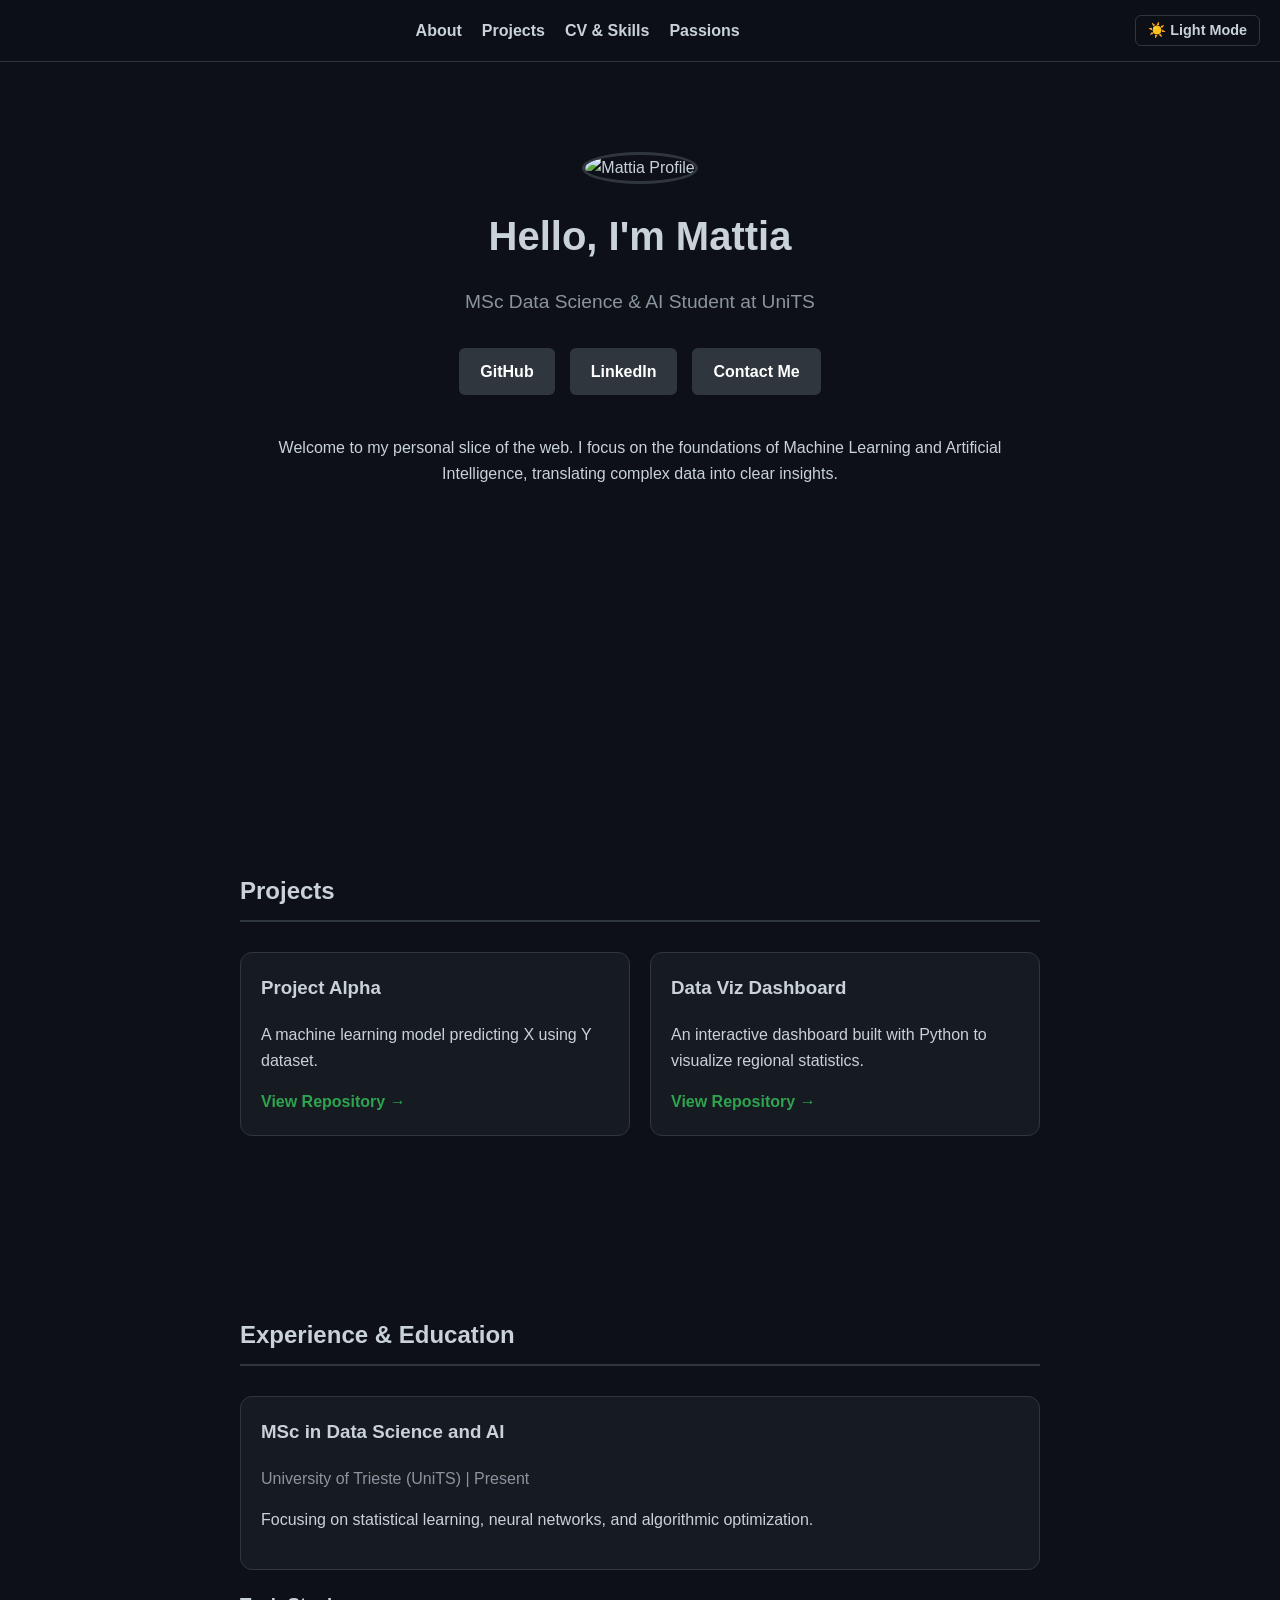
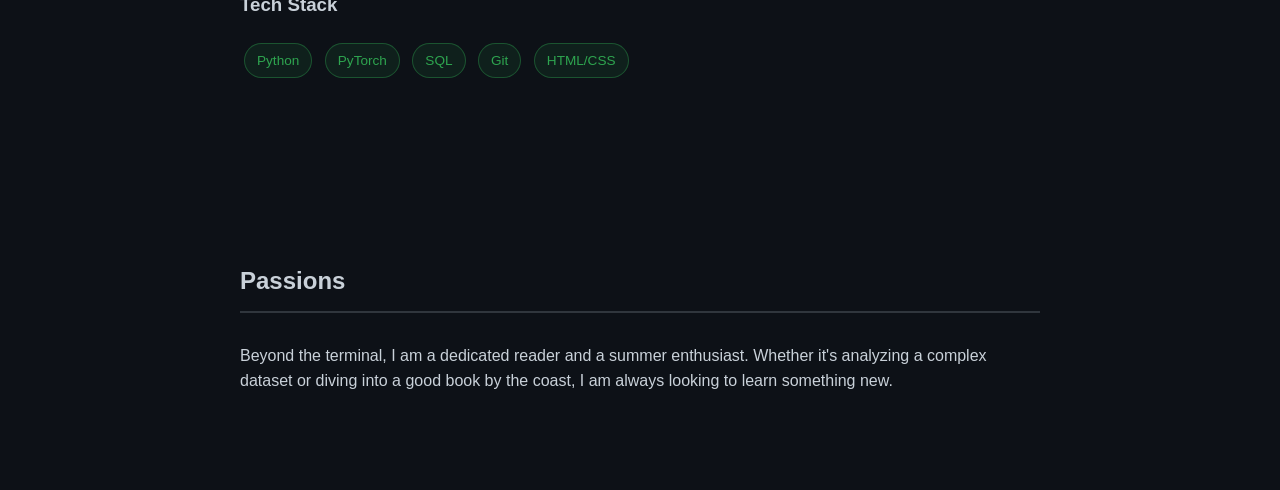
==== index.html @ c45a72bf "Add initial HTML and CSS files" ====
<!DOCTYPE html>
<html lang="en" data-theme="dark">
<head>
    <meta charset="UTF-8">
    <meta name="viewport" content="width=device-width, initial-scale=1.0">
    <title>Mattia | Data Science Portfolio</title>
    <link rel="stylesheet" href="style.css">
</head>
<body>

    <nav>
        <div class="nav-links">
            <a href="#about">About</a>
            <a href="#projects">Projects</a>
            <a href="#cv">CV & Skills</a>
            <a href="#passions">Passions</a>
        </div>
        <button id="theme-toggle" class="theme-btn">☀️ Light Mode</button>
    </nav>

    <section id="about" class="section hero">
        <img src="https://github.com/identicons/developer.png" alt="Mattia Profile" class="avatar">
        <h1>Hello, I'm Mattia</h1>
        <p class="subtitle">MSc Data Science & AI Student at UniTS</p>
        <div class="links">
            <a href="https://github.com/YourUsername" class="btn" target="_blank">GitHub</a>
            <a href="https://linkedin.com/in/YourUsername" class="btn" target="_blank">LinkedIn</a>
            <a href="mailto:your.email@example.com" class="btn">Contact Me</a>
        </div>
        <p>Welcome to my personal slice of the web. I focus on the foundations of Machine Learning and Artificial Intelligence, translating complex data into clear insights.</p>
    </section>

    <section id="projects" class="section">
        <h2 class="section-title">Projects</h2>
        <div class="grid">
            <div class="card">
                <h3 class="card-title">Project Alpha</h3>
                <p>A machine learning model predicting X using Y dataset.</p>
                <a href="#" class="repo-link">View Repository →</a>
            </div>
            <div class="card">
                <h3 class="card-title">Data Viz Dashboard</h3>
                <p>An interactive dashboard built with Python to visualize regional statistics.</p>
                <a href="#" class="repo-link">View Repository →</a>
            </div>
        </div>
    </section>

    <section id="cv" class="section">
        <h2 class="section-title">Experience & Education</h2>
        <div class="card cv-card">
            <h3 class="card-title">MSc in Data Science and AI</h3>
            <p class="cv-date">University of Trieste (UniTS) | Present</p>
            <p>Focusing on statistical learning, neural networks, and algorithmic optimization.</p>
        </div>
        
        <h3 class="card-title">Tech Stack</h3>
        <div class="skills-container">
            <span class="tag">Python</span>
            <span class="tag">PyTorch</span>
            <span class="tag">SQL</span>
            <span class="tag">Git</span>
            <span class="tag">HTML/CSS</span>
        </div>
    </section>

    <section id="passions" class="section">
        <h2 class="section-title">Passions</h2>
        <p>Beyond the terminal, I am a dedicated reader and a summer enthusiast. Whether it's analyzing a complex dataset or diving into a good book by the coast, I am always looking to learn something new.</p>
    </section>

    <script>
        const toggleBtn = document.getElementById('theme-toggle');
        const root = document.documentElement;
        
        // Check for saved user preference, default to dark
        const currentTheme = localStorage.getItem('theme') || 'dark';
        root.setAttribute('data-theme', currentTheme);
        updateButtonText(currentTheme);

        toggleBtn.addEventListener('click', () => {
            let theme = root.getAttribute('data-theme');
            let newTheme = theme === 'dark' ? 'light' : 'dark';
            
            root.setAttribute('data-theme', newTheme);
            localStorage.setItem('theme', newTheme);
            updateButtonText(newTheme);
        });

        function updateButtonText(theme) {
            toggleBtn.textContent = theme === 'dark' ? '☀️ Light Mode' : '🌙 Dark Mode';
        }
    </script>
</body>
</html>
---- style.css ----
/* Light Theme Variables (Default fallback) */
:root {
    --primary: #2ea44f; 
    --bg: #ffffff;
    --surface: #f6f8fa;
    --text: #24292f;
    --text-muted: #57606a;
    --border: #d0d7de;
    --nav-bg: rgba(255, 255, 255, 0.9);
}

/* Dark Theme Variables */
[data-theme="dark"] {
    --primary: #2ea44f; 
    --bg: #0d1117;
    --surface: #161b22;
    --text: #c9d1d9;
    --text-muted: #8b949e;
    --border: #30363d;
    --nav-bg: rgba(13, 17, 23, 0.9);
}

html {
    scroll-behavior: smooth;
}

body {
    font-family: -apple-system, BlinkMacSystemFont, "Segoe UI", Helvetica, Arial, sans-serif;
    background-color: var(--bg);
    color: var(--text);
    line-height: 1.6;
    margin: 0;
    padding: 0;
    transition: background-color 0.3s ease, color 0.3s ease;
}

/* Navigation */
nav {
    background-color: var(--nav-bg);
    border-bottom: 1px solid var(--border);
    padding: 15px 20px;
    position: sticky;
    top: 0;
    z-index: 100;
    display: flex;
    justify-content: space-between;
    align-items: center;
    backdrop-filter: blur(5px);
    transition: background-color 0.3s ease, border-color 0.3s ease;
}

.nav-links {
    display: flex;
    gap: 20px;
    flex-grow: 1;
    justify-content: center;
}

nav a {
    color: var(--text);
    text-decoration: none;
    font-weight: 600;
    transition: color 0.2s;
}

nav a:hover {
    color: var(--primary);
}

/* Theme Toggle Button */
.theme-btn {
    background: none;
    border: 1px solid var(--border);
    color: var(--text);
    padding: 6px 12px;
    border-radius: 6px;
    cursor: pointer;
    font-size: 0.9em;
    font-weight: 600;
    transition: all 0.2s ease;
}

.theme-btn:hover {
    background-color: var(--surface);
    border-color: var(--text-muted);
}

/* Layout Wrappers */
.section {
    padding: 80px 20px;
    max-width: 800px;
    margin: 0 auto;
}

.section-title {
    color: var(--text);
    border-bottom: 2px solid var(--border);
    padding-bottom: 10px;
    margin-bottom: 30px;
}

/* Hero / Profile Section */
.hero {
    text-align: center;
    padding-top: 10vh;
    min-height: 60vh;
}

.avatar {
    width: 150px;
    height: 150px;
    border-radius: 50%;
    border: 3px solid var(--border);
    margin-bottom: 20px;
    object-fit: cover;
}

h1 { 
    margin: 0 0 10px 0; 
    font-size: 2.5em; 
    color: var(--text); 
}

.subtitle { 
    color: var(--text-muted); 
    font-size: 1.2em; 
    margin-bottom: 30px; 
}

.links {
    display: flex;
    gap: 15px;
    justify-content: center;
    margin-bottom: 40px;
}

.btn {
    text-decoration: none;
    color: #ffffff; /* Keep buttons white text on green/dark backgrounds */
    background-color: var(--border);
    padding: 10px 20px;
    border-radius: 6px;
    font-weight: 600;
    transition: all 0.2s ease;
    border: 1px solid transparent;
}

[data-theme="light"] .btn {
    background-color: var(--text);
}

.btn:hover {
    background-color: var(--primary);
    border-color: var(--primary);
}

/* Grid for Projects */
.grid {
    display: grid;
    grid-template-columns: repeat(auto-fit, minmax(250px, 1fr));
    gap: 20px;
}

.card {
    background-color: var(--surface);
    border: 1px solid var(--border);
    border-radius: 12px;
    padding: 20px;
    transition: transform 0.2s, background-color 0.3s ease, border-color 0.3s ease;
}

.card:hover {
    transform: translateY(-5px);
    border-color: var(--text-muted);
}

.card-title {
    margin-top: 0;
    color: var(--text);
}

.repo-link {
    color: var(--primary);
    text-decoration: none;
    font-weight: 600;
}

/* CV Section */
.cv-card {
    margin-bottom: 20px;
}

.cv-date {
    margin: 5px 0;
    color: var(--text-muted);
}

.skills-container {
    margin-top: 15px;
}

/* Tags */
.tag {
    display: inline-block;
    background-color: rgba(46, 164, 79, 0.1);
    color: var(--primary);
    padding: 6px 12px;
    border-radius: 20px;
    font-size: 0.85em;
    margin: 4px;
    border: 1px solid rgba(46, 164, 79, 0.4);
}
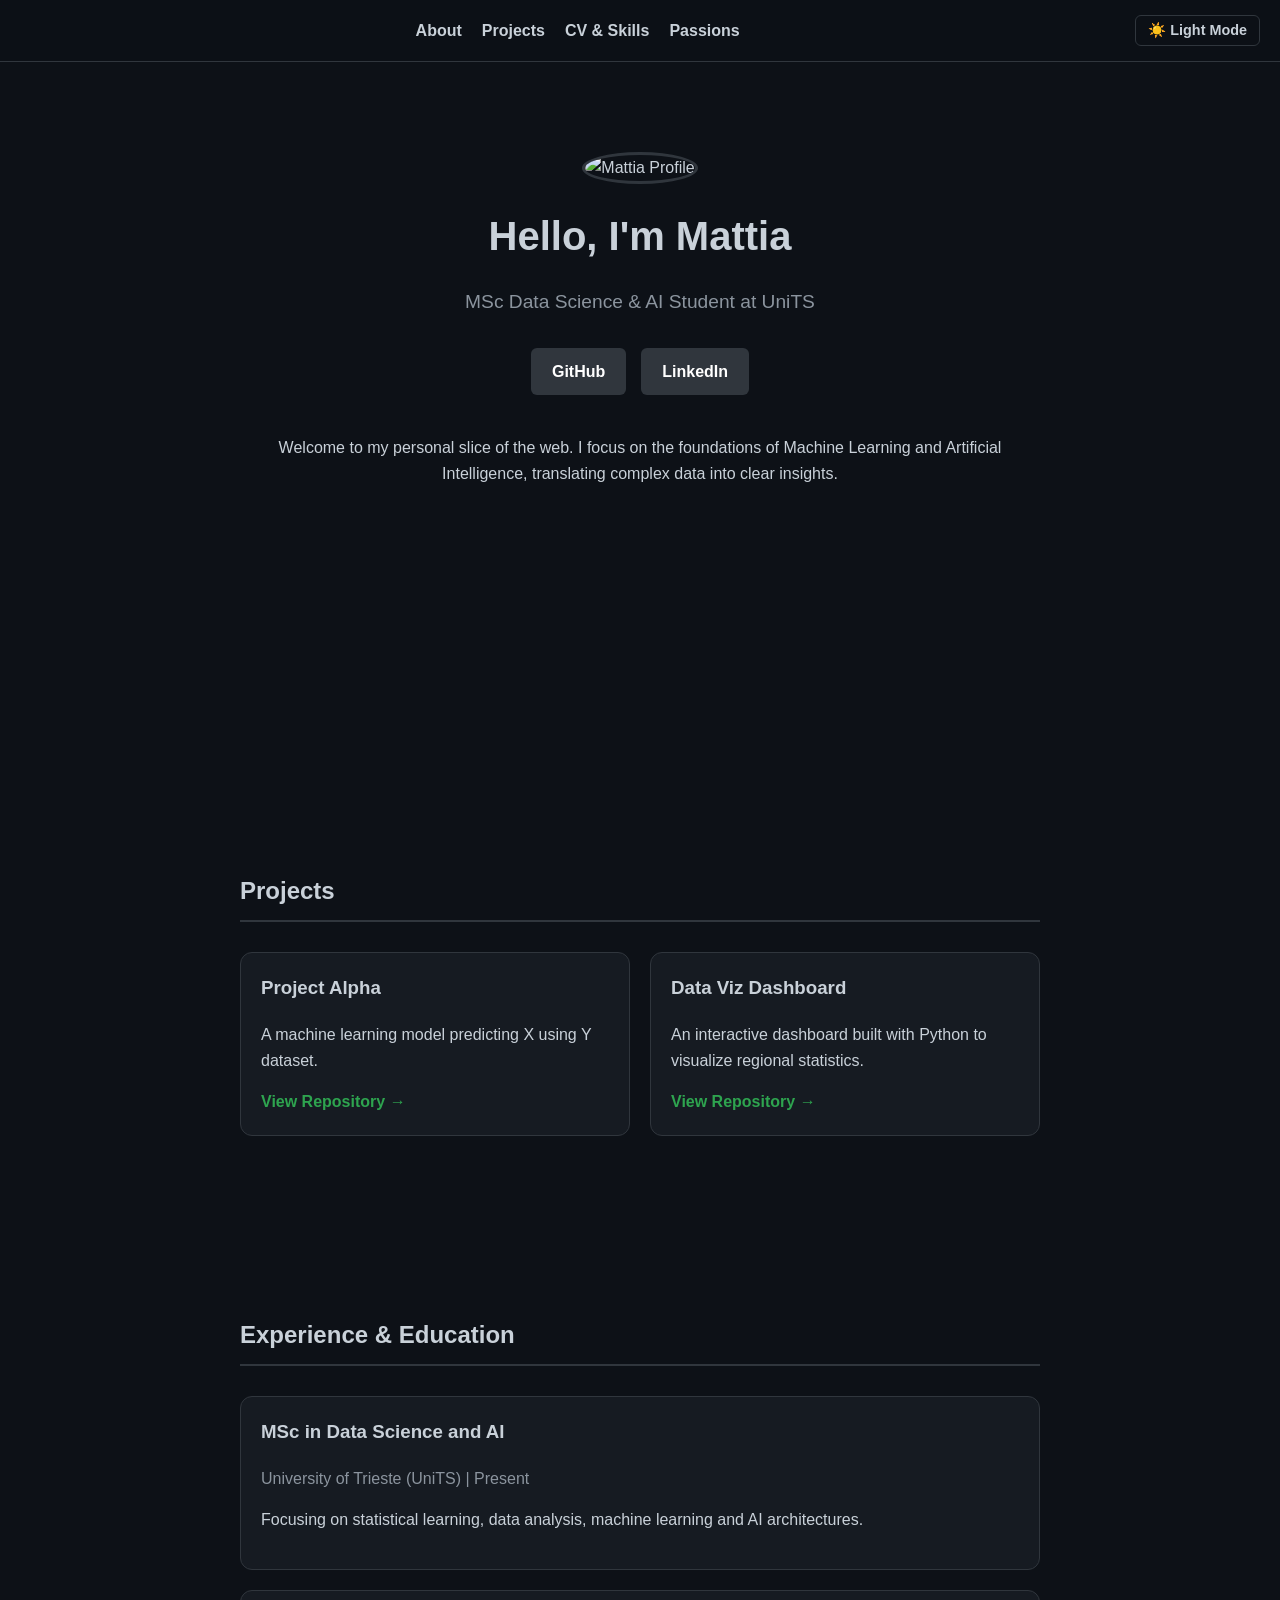
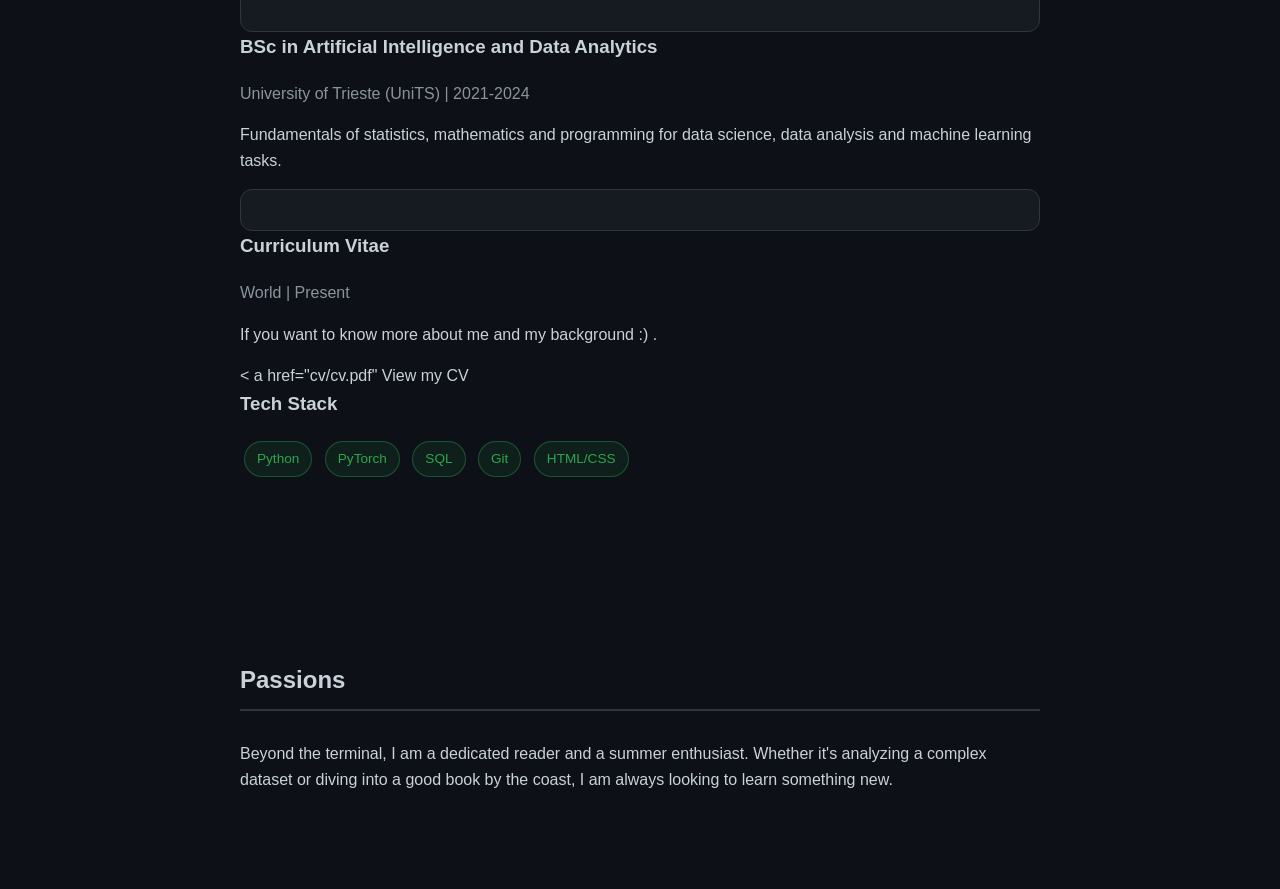
==== commit b3f6a531: "Update GitHub link in the portfolio section" ====
--- a/index.html
+++ b/index.html
@@ -23,9 +23,8 @@
         <h1>Hello, I'm Mattia</h1>
         <p class="subtitle">MSc Data Science & AI Student at UniTS</p>
         <div class="links">
-            <a href="https://github.com/YourUsername" class="btn" target="_blank">GitHub</a>
-            <a href="https://linkedin.com/in/YourUsername" class="btn" target="_blank">LinkedIn</a>
-            <a href="mailto:your.email@example.com" class="btn">Contact Me</a>
+            <a href="https://github.com/matthew6363" class="btn" target="_blank">GitHub</a>
+            <a href="https://www.linkedin.com/in/mattia-simonutti-b0846039a" class="btn" target="_blank">LinkedIn</a>
         </div>
         <p>Welcome to my personal slice of the web. I focus on the foundations of Machine Learning and Artificial Intelligence, translating complex data into clear insights.</p>
     </section>
@@ -48,11 +47,22 @@
 
     <section id="cv" class="section">
         <h2 class="section-title">Experience & Education</h2>
-        <div class="card cv-card">
-            <h3 class="card-title">MSc in Data Science and AI</h3>
-            <p class="cv-date">University of Trieste (UniTS) | Present</p>
-            <p>Focusing on statistical learning, neural networks, and algorithmic optimization.</p>
-        </div>
+            <div class="card cv-card">
+                <h3 class="card-title">MSc in Data Science and AI</h3>
+                <p class="cv-date">University of Trieste (UniTS) | Present</p>
+                <p>Focusing on statistical learning, data analysis, machine learning and AI architectures.</p>
+            </div>
+            <div class= "card cv-card>"></div>
+                <h3 class="card-title">BSc in Artificial Intelligence and Data Analytics</h3>
+                <p class="cv-date">University of Trieste (UniTS) | 2021-2024</p>
+                <p>Fundamentals of statistics, mathematics and programming for data science, data analysis and machine learning tasks.</p>
+            </div>
+            <div class= "card cv-card>"></div>
+                <h3 class="card-title">Curriculum Vitae</h3>
+                <p class="cv-date">World | Present</p>
+                <p>If you want to know more about me and my background :) .</p>
+                < a href="cv/cv.pdf" View my CV</a>
+            </div>
         
         <h3 class="card-title">Tech Stack</h3>
         <div class="skills-container">
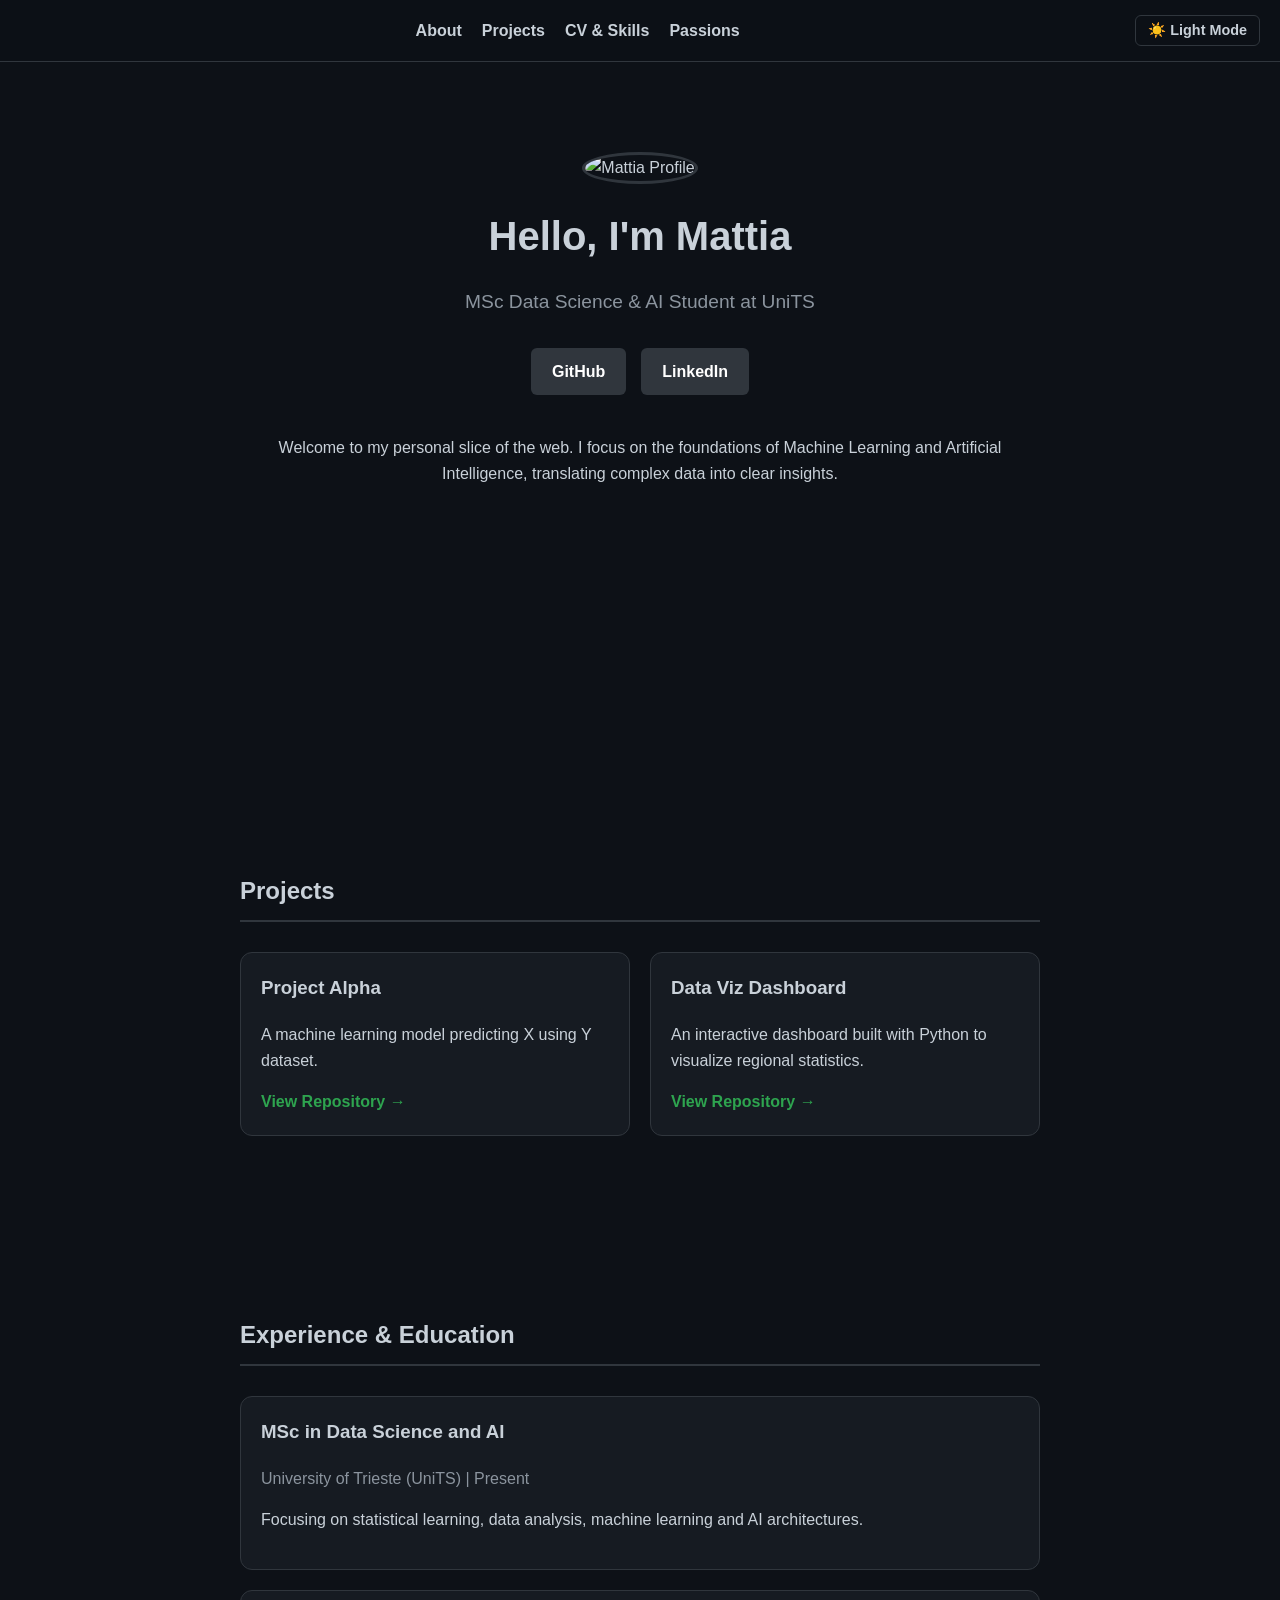
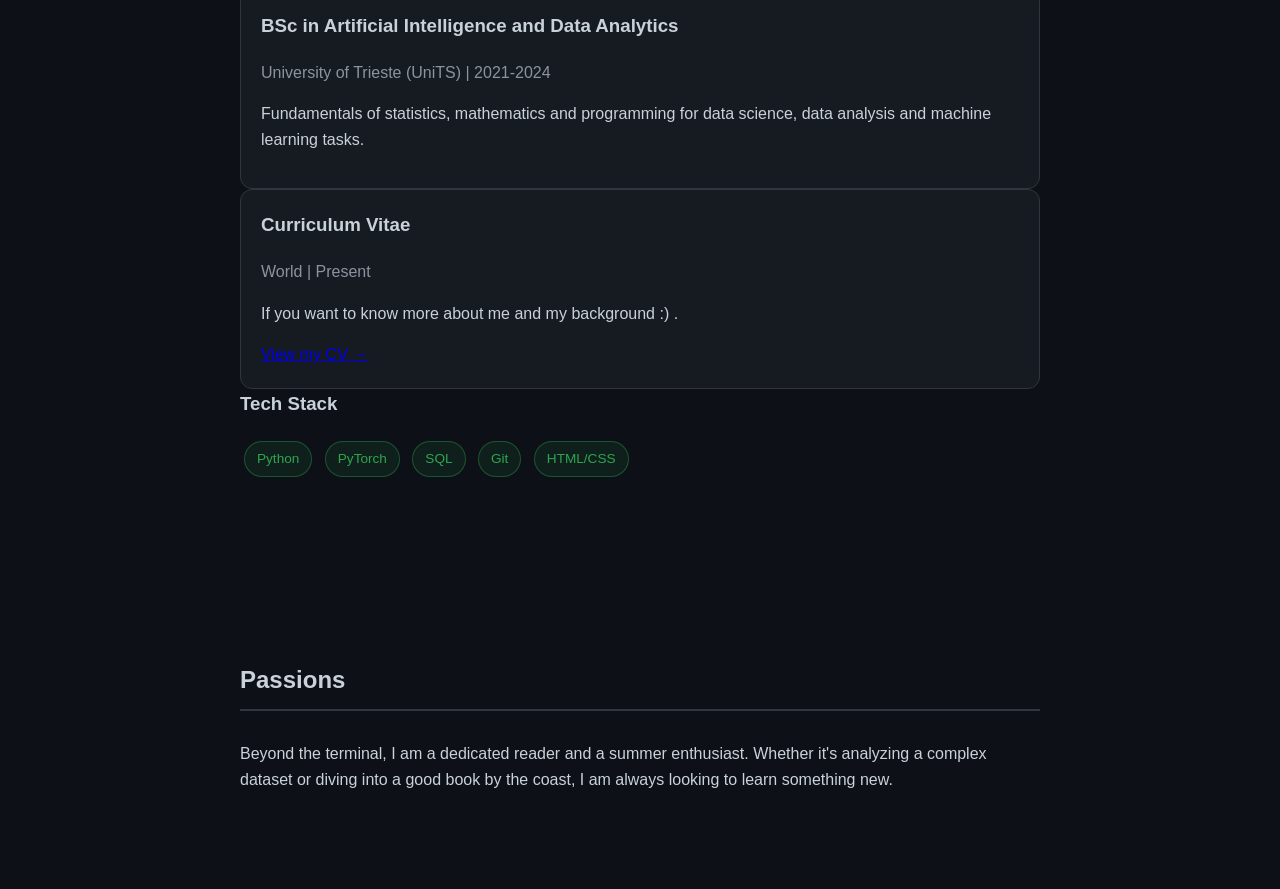
==== commit 0087c4f4: "added cv section" ====
--- a/index.html
+++ b/index.html
@@ -52,16 +52,16 @@
                 <p class="cv-date">University of Trieste (UniTS) | Present</p>
                 <p>Focusing on statistical learning, data analysis, machine learning and AI architectures.</p>
             </div>
-            <div class= "card cv-card>"></div>
+            <div class= "card cv-card>">
                 <h3 class="card-title">BSc in Artificial Intelligence and Data Analytics</h3>
                 <p class="cv-date">University of Trieste (UniTS) | 2021-2024</p>
                 <p>Fundamentals of statistics, mathematics and programming for data science, data analysis and machine learning tasks.</p>
             </div>
-            <div class= "card cv-card>"></div>
+            <div class= "card cv-card>">
                 <h3 class="card-title">Curriculum Vitae</h3>
                 <p class="cv-date">World | Present</p>
                 <p>If you want to know more about me and my background :) .</p>
-                < a href="cv/cv.pdf" View my CV</a>
+                <a href="cv/cv.pdf" >View my CV →</a>
             </div>
         
         <h3 class="card-title">Tech Stack</h3>
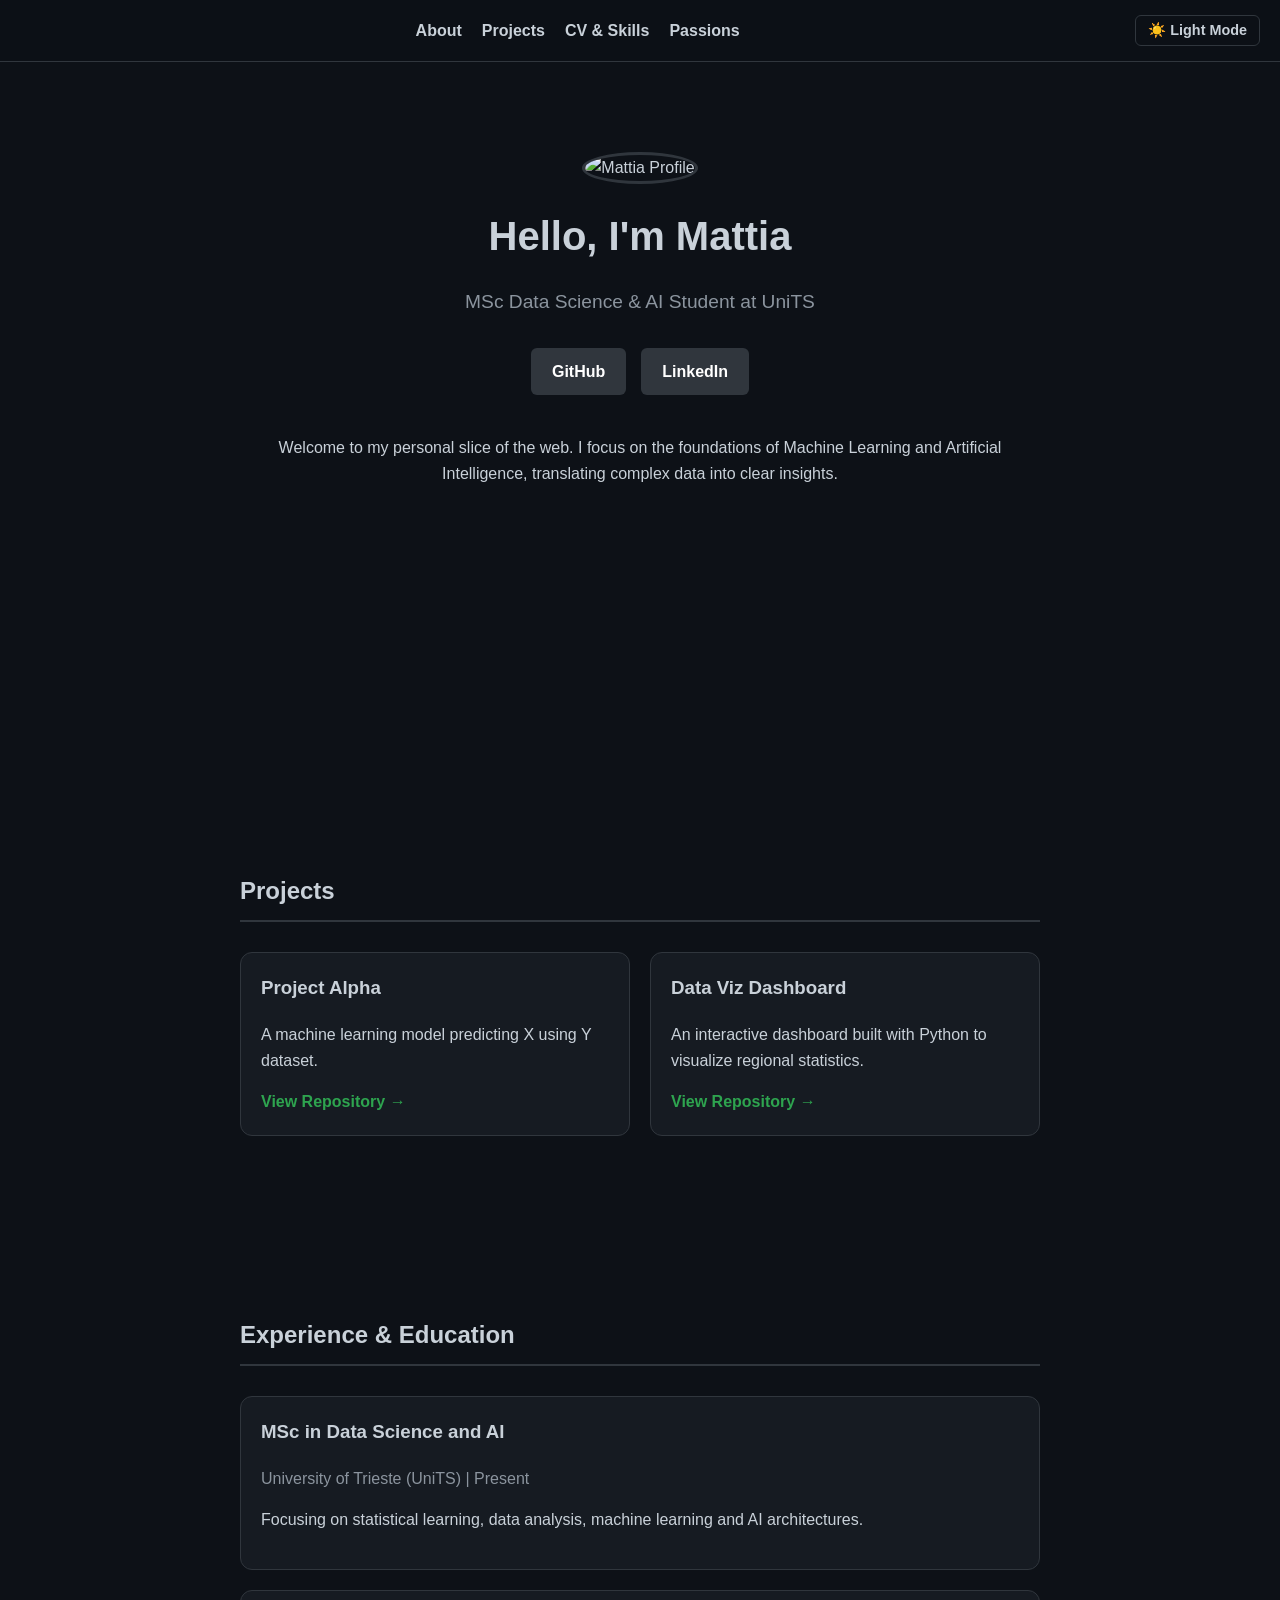
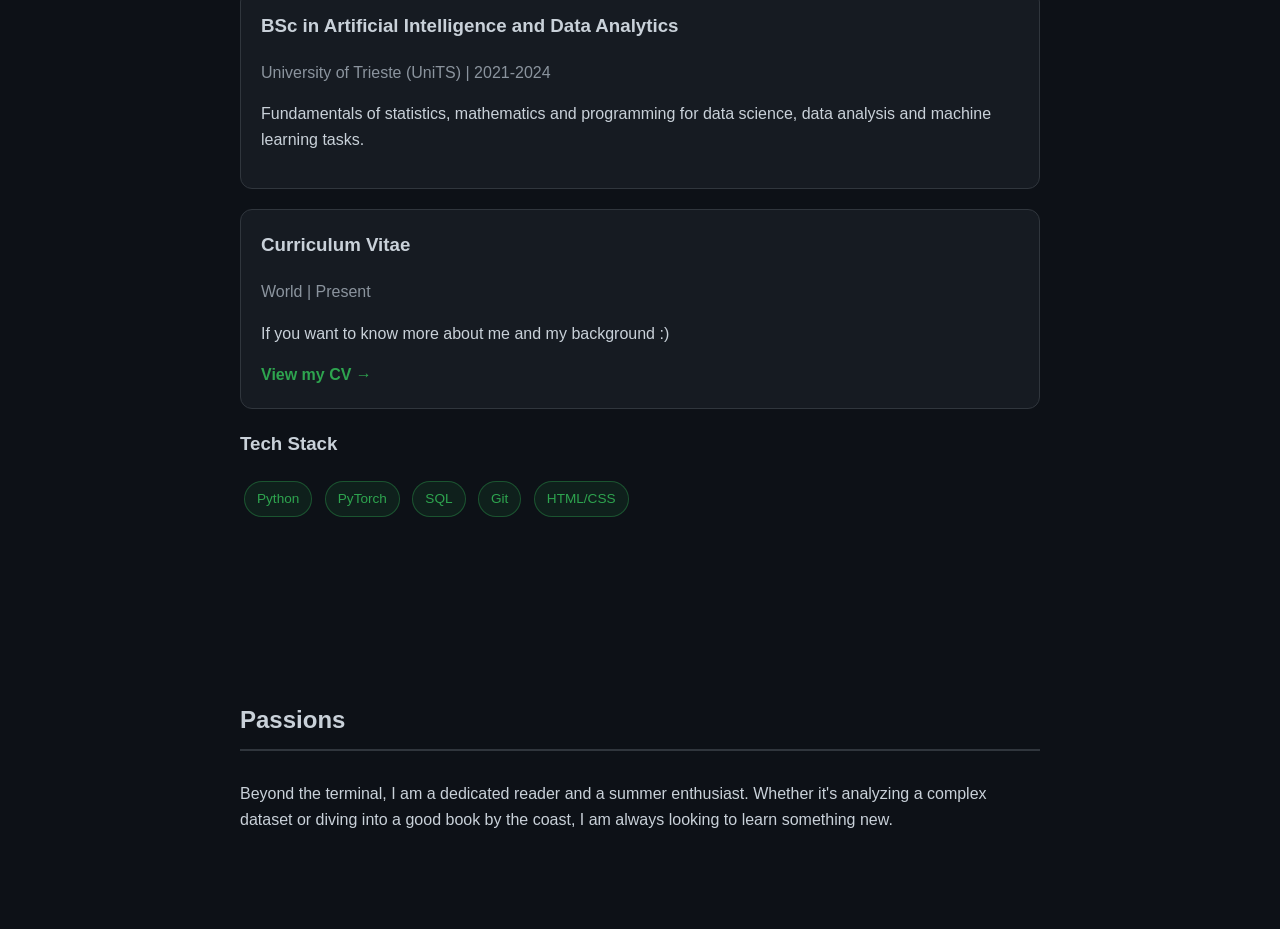
==== commit 67ac3163: "nothing important" ====
--- a/index.html
+++ b/index.html
@@ -52,16 +52,16 @@
                 <p class="cv-date">University of Trieste (UniTS) | Present</p>
                 <p>Focusing on statistical learning, data analysis, machine learning and AI architectures.</p>
             </div>
-            <div class= "card cv-card>">
+            <div class= "card cv-card">
                 <h3 class="card-title">BSc in Artificial Intelligence and Data Analytics</h3>
                 <p class="cv-date">University of Trieste (UniTS) | 2021-2024</p>
                 <p>Fundamentals of statistics, mathematics and programming for data science, data analysis and machine learning tasks.</p>
             </div>
-            <div class= "card cv-card>">
+            <div class= "card cv-card">
                 <h3 class="card-title">Curriculum Vitae</h3>
                 <p class="cv-date">World | Present</p>
-                <p>If you want to know more about me and my background :) .</p>
-                <a href="cv/cv.pdf" >View my CV →</a>
+                <p>If you want to know more about me and my background :)</p>
+                <a href="cv/cv.pdf" class="repo-link">View my CV →</a>
             </div>
         
         <h3 class="card-title">Tech Stack</h3>
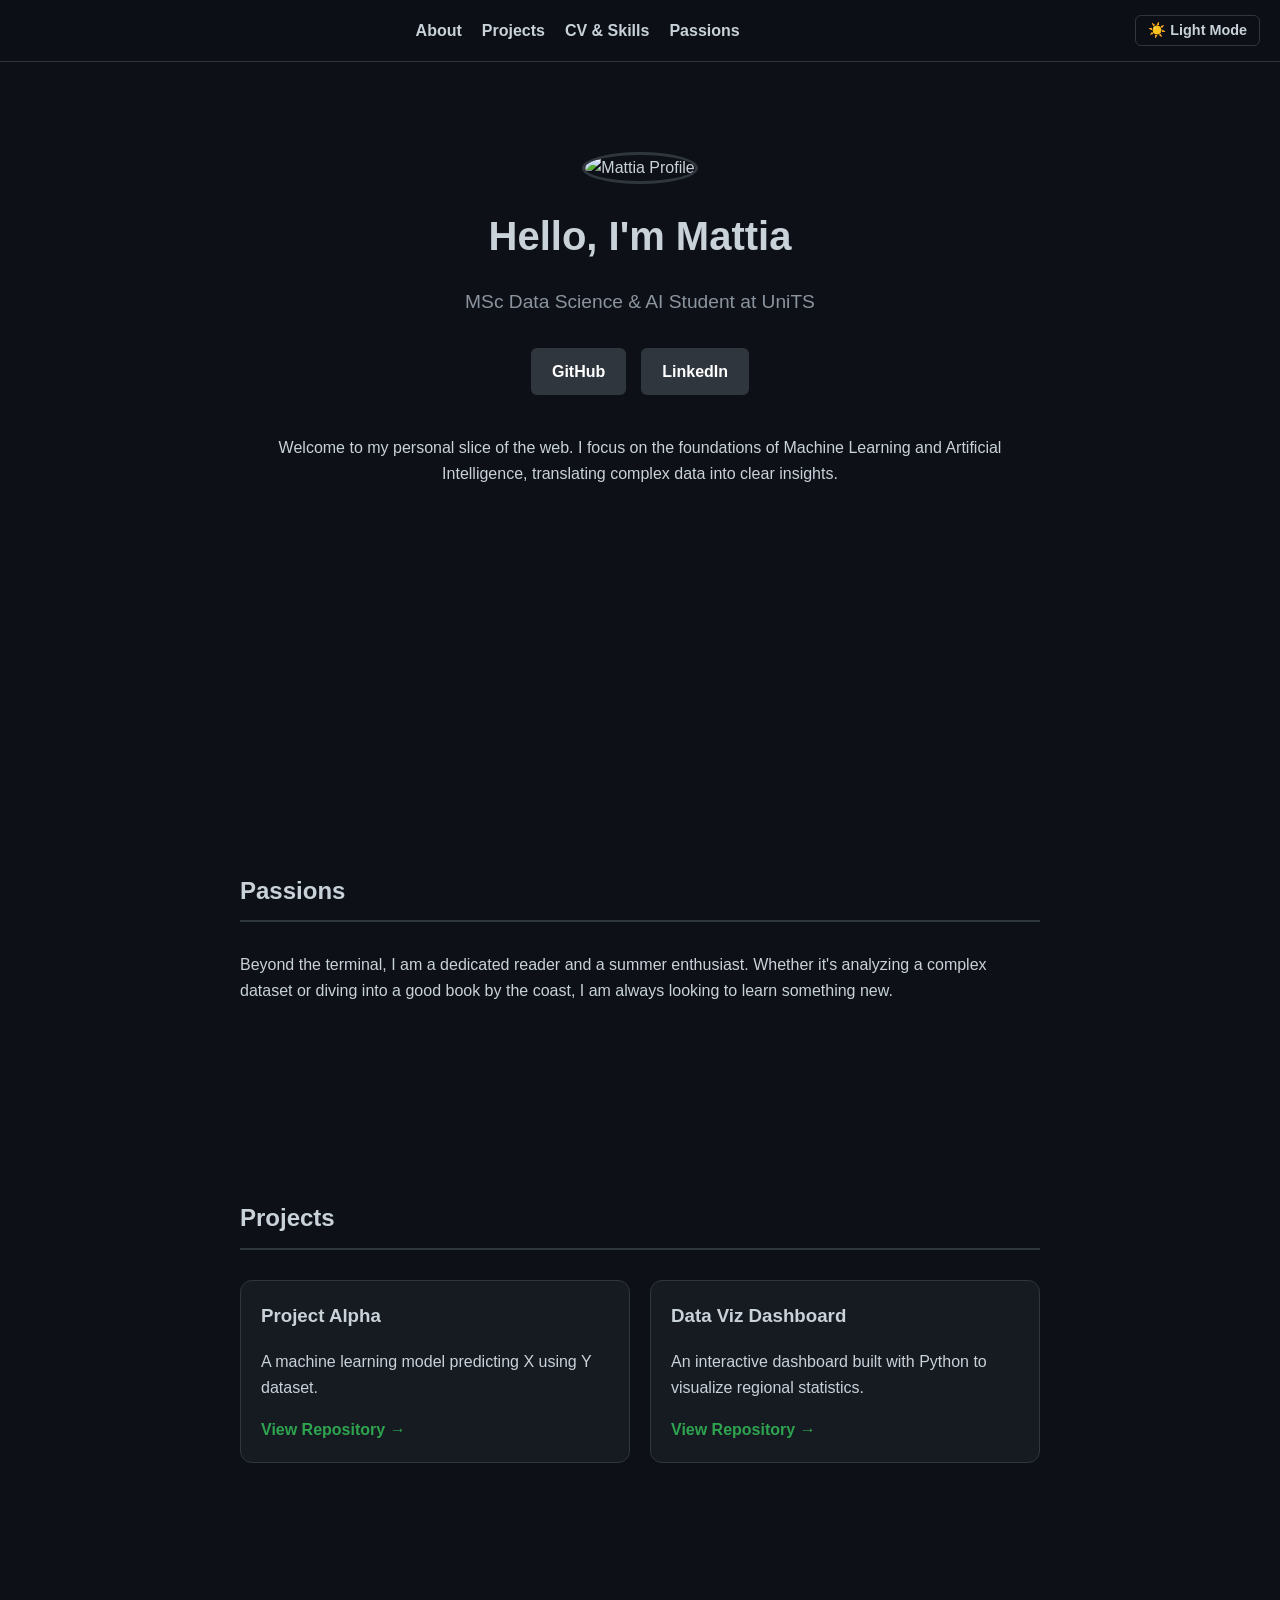
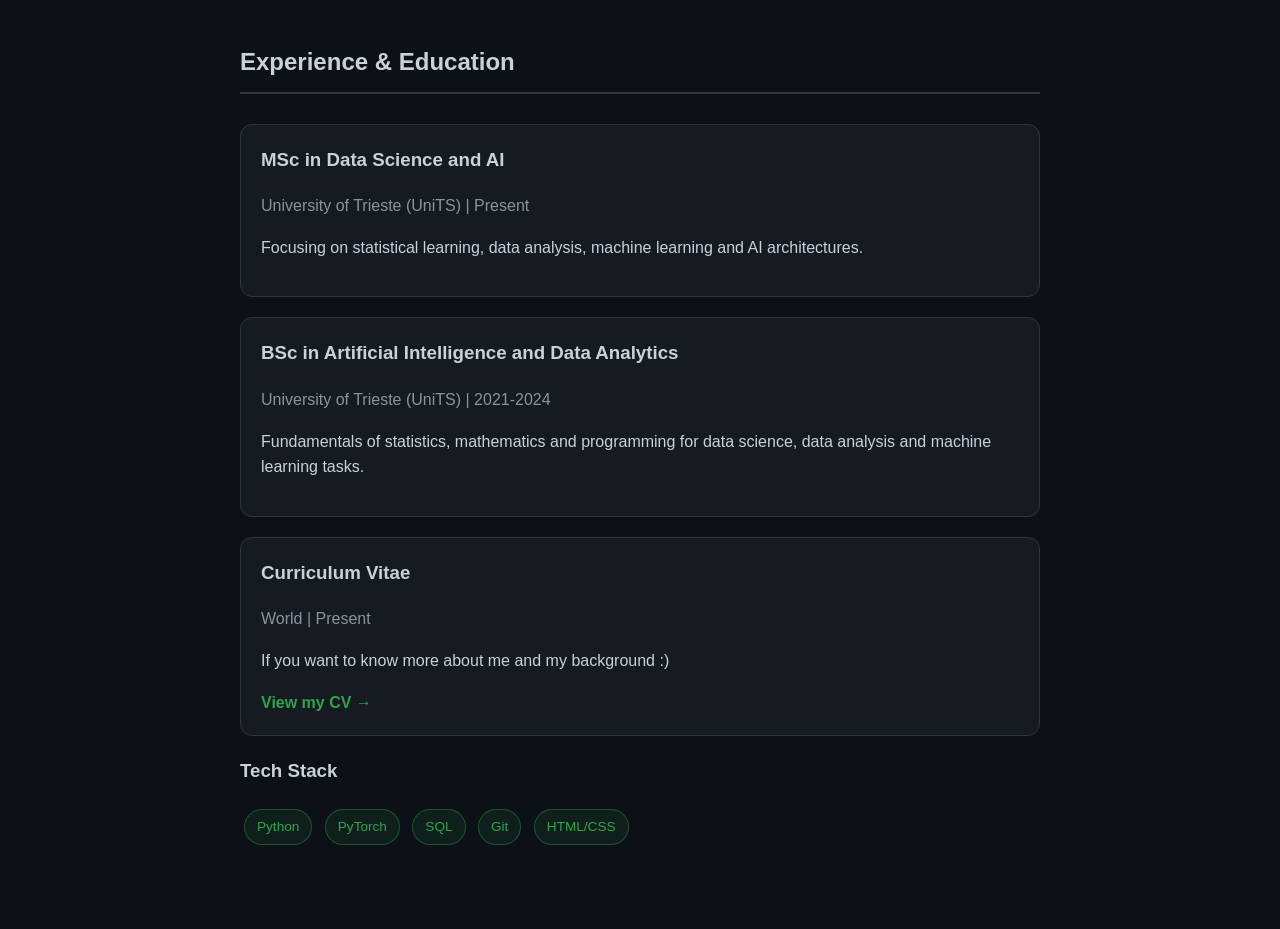
==== commit 33347459: "nothing" ====
--- a/index.html
+++ b/index.html
@@ -27,6 +27,11 @@
             <a href="https://www.linkedin.com/in/mattia-simonutti-b0846039a" class="btn" target="_blank">LinkedIn</a>
         </div>
         <p>Welcome to my personal slice of the web. I focus on the foundations of Machine Learning and Artificial Intelligence, translating complex data into clear insights.</p>
+    </section>
+
+    <section id="passions" class="section">
+        <h2 class="section-title">Passions</h2>
+        <p>Beyond the terminal, I am a dedicated reader and a summer enthusiast. Whether it's analyzing a complex dataset or diving into a good book by the coast, I am always looking to learn something new.</p>
     </section>
 
     <section id="projects" class="section">
@@ -61,7 +66,7 @@
                 <h3 class="card-title">Curriculum Vitae</h3>
                 <p class="cv-date">World | Present</p>
                 <p>If you want to know more about me and my background :)</p>
-                <a href="cv/cv.pdf" class="repo-link">View my CV →</a>
+                <a href="cv/cv1.pdf" class="repo-link">View my CV →</a>
             </div>
         
         <h3 class="card-title">Tech Stack</h3>
@@ -74,10 +79,6 @@
         </div>
     </section>
 
-    <section id="passions" class="section">
-        <h2 class="section-title">Passions</h2>
-        <p>Beyond the terminal, I am a dedicated reader and a summer enthusiast. Whether it's analyzing a complex dataset or diving into a good book by the coast, I am always looking to learn something new.</p>
-    </section>
 
     <script>
         const toggleBtn = document.getElementById('theme-toggle');
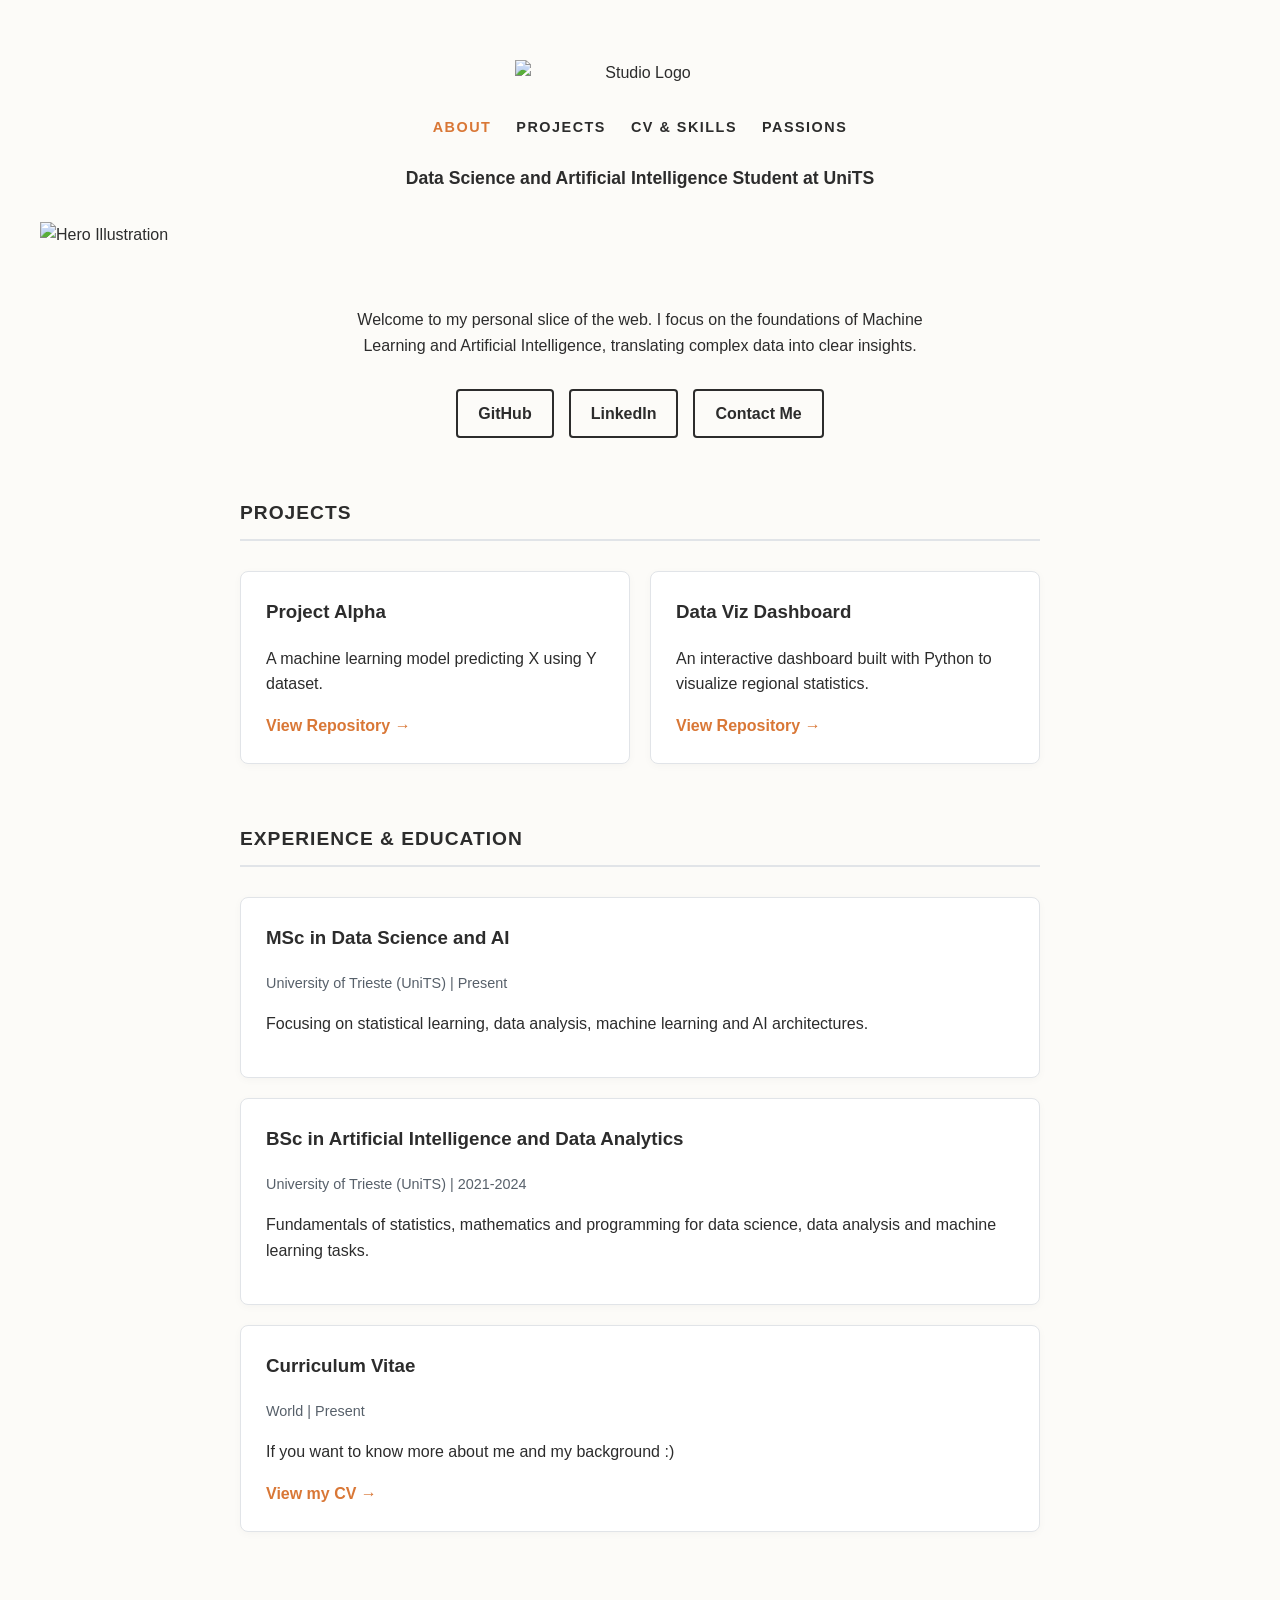
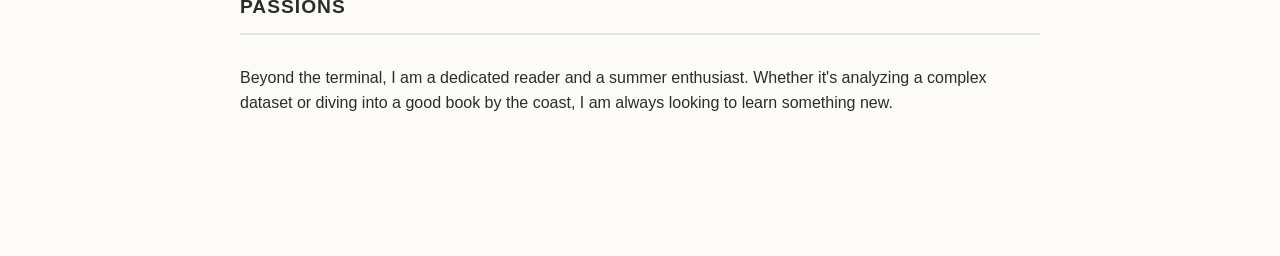
==== commit 539876c6: "Refactor portfolio layout and update theme styles for improved readability and aesthetics" ====
--- a/index.html
+++ b/index.html
@@ -1,106 +1,84 @@
 <!DOCTYPE html>
-<html lang="en" data-theme="dark">
+<html lang="en" data-theme="light">
 <head>
     <meta charset="UTF-8">
     <meta name="viewport" content="width=device-width, initial-scale=1.0">
-    <title>Mattia | Data Science Portfolio</title>
+    <title>Mattia | Portfolio</title>
     <link rel="stylesheet" href="style.css">
 </head>
 <body>
 
-    <nav>
-        <div class="nav-links">
-            <a href="#about">About</a>
-            <a href="#projects">Projects</a>
-            <a href="#cv">CV & Skills</a>
-            <a href="#passions">Passions</a>
-        </div>
-        <button id="theme-toggle" class="theme-btn">☀️ Light Mode</button>
-    </nav>
+    <header class="site-header">
+        <img src="https://placehold.co/300x250/f6f8fa/30363d?text=Logo+Placeholder" alt="Studio Logo" class="logo">
+        
+        <nav class="main-nav">
+            <a href="#about" class="active">ABOUT</a>
+            <a href="#projects">PROJECTS</a>
+            <a href="#cv">CV & SKILLS</a>
+            <a href="#passions">PASSIONS</a>
+        </nav>
 
-    <section id="about" class="section hero">
-        <img src="https://github.com/identicons/developer.png" alt="Mattia Profile" class="avatar">
-        <h1>Hello, I'm Mattia</h1>
-        <p class="subtitle">MSc Data Science & AI Student at UniTS</p>
-        <div class="links">
-            <a href="https://github.com/matthew6363" class="btn" target="_blank">GitHub</a>
-            <a href="https://www.linkedin.com/in/mattia-simonutti-b0846039a" class="btn" target="_blank">LinkedIn</a>
-        </div>
-        <p>Welcome to my personal slice of the web. I focus on the foundations of Machine Learning and Artificial Intelligence, translating complex data into clear insights.</p>
+        <h2 class="tagline">Data Science and Artificial Intelligence Student at UniTS</h2>
+    </header>
+
+    <section class="hero-section">
+        <img src="https://placehold.co/1200x600/f6f8fa/30363d?text=Hero+Image+Placeholder" alt="Hero Illustration" class="hero-image">
     </section>
 
-    <section id="passions" class="section">
-        <h2 class="section-title">Passions</h2>
-        <p>Beyond the terminal, I am a dedicated reader and a summer enthusiast. Whether it's analyzing a complex dataset or diving into a good book by the coast, I am always looking to learn something new.</p>
-    </section>
+    <div class="content-wrapper">
+        <section id="about" class="section">
+            <p style="text-align: center; max-width: 600px; margin: 0 auto;">Welcome to my personal slice of the web. I focus on the foundations of Machine Learning and Artificial Intelligence, translating complex data into clear insights.</p>
+            <div class="links" style="margin-top: 30px;">
+                <a href="https://github.com/YourUsername" class="btn" target="_blank">GitHub</a>
+                <a href="https://linkedin.com/in/YourUsername" class="btn" target="_blank">LinkedIn</a>
+                <a href="mailto:your.email@example.com" class="btn">Contact Me</a>
+            </div>
+        </section>
 
-    <section id="projects" class="section">
-        <h2 class="section-title">Projects</h2>
-        <div class="grid">
-            <div class="card">
-                <h3 class="card-title">Project Alpha</h3>
-                <p>A machine learning model predicting X using Y dataset.</p>
-                <a href="#" class="repo-link">View Repository →</a>
+        <section id="projects" class="section">
+            <h2 class="section-title">Projects</h2>
+            <div class="grid">
+                <div class="card">
+                    <h3 class="card-title">Project Alpha</h3>
+                    <p>A machine learning model predicting X using Y dataset.</p>
+                    <a href="#" class="repo-link">View Repository →</a>
+                </div>
+                <div class="card">
+                    <h3 class="card-title">Data Viz Dashboard</h3>
+                    <p>An interactive dashboard built with Python to visualize regional statistics.</p>
+                    <a href="#" class="repo-link">View Repository →</a>
+                </div>
             </div>
-            <div class="card">
-                <h3 class="card-title">Data Viz Dashboard</h3>
-                <p>An interactive dashboard built with Python to visualize regional statistics.</p>
-                <a href="#" class="repo-link">View Repository →</a>
-            </div>
-        </div>
-    </section>
+        </section>
 
-    <section id="cv" class="section">
-        <h2 class="section-title">Experience & Education</h2>
+        <section id="cv" class="section">
+            <h2 class="section-title">Experience & Education</h2>
+            
             <div class="card cv-card">
                 <h3 class="card-title">MSc in Data Science and AI</h3>
                 <p class="cv-date">University of Trieste (UniTS) | Present</p>
                 <p>Focusing on statistical learning, data analysis, machine learning and AI architectures.</p>
             </div>
-            <div class= "card cv-card">
+            
+            <div class="card cv-card">
                 <h3 class="card-title">BSc in Artificial Intelligence and Data Analytics</h3>
                 <p class="cv-date">University of Trieste (UniTS) | 2021-2024</p>
                 <p>Fundamentals of statistics, mathematics and programming for data science, data analysis and machine learning tasks.</p>
             </div>
-            <div class= "card cv-card">
+            
+            <div class="card cv-card">
                 <h3 class="card-title">Curriculum Vitae</h3>
                 <p class="cv-date">World | Present</p>
                 <p>If you want to know more about me and my background :)</p>
-                <a href="cv/cv1.pdf" class="repo-link">View my CV →</a>
+                <a href="cv/cv.pdf" target="_blank" class="repo-link">View my CV →</a>
             </div>
-        
-        <h3 class="card-title">Tech Stack</h3>
-        <div class="skills-container">
-            <span class="tag">Python</span>
-            <span class="tag">PyTorch</span>
-            <span class="tag">SQL</span>
-            <span class="tag">Git</span>
-            <span class="tag">HTML/CSS</span>
-        </div>
-    </section>
+        </section>
 
+        <section id="passions" class="section">
+            <h2 class="section-title">Passions</h2>
+            <p>Beyond the terminal, I am a dedicated reader and a summer enthusiast. Whether it's analyzing a complex dataset or diving into a good book by the coast, I am always looking to learn something new.</p>
+        </section>
+    </div>
 
-    <script>
-        const toggleBtn = document.getElementById('theme-toggle');
-        const root = document.documentElement;
-        
-        // Check for saved user preference, default to dark
-        const currentTheme = localStorage.getItem('theme') || 'dark';
-        root.setAttribute('data-theme', currentTheme);
-        updateButtonText(currentTheme);
-
-        toggleBtn.addEventListener('click', () => {
-            let theme = root.getAttribute('data-theme');
-            let newTheme = theme === 'dark' ? 'light' : 'dark';
-            
-            root.setAttribute('data-theme', newTheme);
-            localStorage.setItem('theme', newTheme);
-            updateButtonText(newTheme);
-        });
-
-        function updateButtonText(theme) {
-            toggleBtn.textContent = theme === 'dark' ? '☀️ Light Mode' : '🌙 Dark Mode';
-        }
-    </script>
 </body>
 </html>
--- a/style.css
+++ b/style.css
@@ -1,23 +1,10 @@
-/* Light Theme Variables (Default fallback) */
 :root {
-    --primary: #2ea44f; 
-    --bg: #ffffff;
-    --surface: #f6f8fa;
-    --text: #24292f;
+    --primary: #d97736; /* An orange accent similar to the active nav link in your image */
+    --bg: #fcfbf8; /* An off-white background matching the image */
+    --surface: #ffffff;
+    --text: #2c2c2c;
     --text-muted: #57606a;
-    --border: #d0d7de;
-    --nav-bg: rgba(255, 255, 255, 0.9);
-}
-
-/* Dark Theme Variables */
-[data-theme="dark"] {
-    --primary: #2ea44f; 
-    --bg: #0d1117;
-    --surface: #161b22;
-    --text: #c9d1d9;
-    --text-muted: #8b949e;
-    --border: #30363d;
-    --nav-bg: rgba(13, 17, 23, 0.9);
+    --border: #e1e4e8;
 }
 
 html {
@@ -25,71 +12,79 @@
 }
 
 body {
-    font-family: -apple-system, BlinkMacSystemFont, "Segoe UI", Helvetica, Arial, sans-serif;
+    font-family: "Helvetica Neue", Helvetica, Arial, sans-serif;
     background-color: var(--bg);
     color: var(--text);
     line-height: 1.6;
     margin: 0;
     padding: 0;
-    transition: background-color 0.3s ease, color 0.3s ease;
 }
 
-/* Navigation */
-nav {
-    background-color: var(--nav-bg);
-    border-bottom: 1px solid var(--border);
-    padding: 15px 20px;
-    position: sticky;
-    top: 0;
-    z-index: 100;
-    display: flex;
-    justify-content: space-between;
-    align-items: center;
-    backdrop-filter: blur(5px);
-    transition: background-color 0.3s ease, border-color 0.3s ease;
+/* Header & Navigation */
+.site-header {
+    text-align: center;
+    padding: 60px 20px 30px;
 }
 
-.nav-links {
-    display: flex;
-    gap: 20px;
-    flex-grow: 1;
-    justify-content: center;
+.logo {
+    max-width: 250px;
+    height: auto;
+    margin: 0 auto 30px;
+    display: block;
 }
 
-nav a {
+.main-nav {
+    display: flex;
+    justify-content: center;
+    flex-wrap: wrap;
+    gap: 25px;
+    margin-bottom: 25px;
+}
+
+.main-nav a {
     color: var(--text);
     text-decoration: none;
-    font-weight: 600;
+    font-weight: 700;
+    font-size: 0.9em;
+    letter-spacing: 1.5px;
+    text-transform: uppercase;
     transition: color 0.2s;
 }
 
-nav a:hover {
+.main-nav a:hover,
+.main-nav a.active {
     color: var(--primary);
 }
 
-/* Theme Toggle Button */
-.theme-btn {
-    background: none;
-    border: 1px solid var(--border);
+.tagline {
+    font-size: 1.1em;
+    font-weight: 600;
     color: var(--text);
-    padding: 6px 12px;
-    border-radius: 6px;
-    cursor: pointer;
-    font-size: 0.9em;
-    font-weight: 600;
-    transition: all 0.2s ease;
+    margin: 0;
 }
 
-.theme-btn:hover {
-    background-color: var(--surface);
-    border-color: var(--text-muted);
+/* Hero Section */
+.hero-section {
+    max-width: 1200px;
+    margin: 0 auto 60px;
+    padding: 0 20px;
 }
 
-/* Layout Wrappers */
-.section {
-    padding: 80px 20px;
+.hero-image {
+    width: 100%;
+    height: auto;
+    display: block;
+}
+
+/* Main Content Wrappers */
+.content-wrapper {
     max-width: 800px;
     margin: 0 auto;
+    padding: 0 20px 80px;
+}
+
+.section {
+    margin-bottom: 60px;
 }
 
 .section-title {
@@ -97,61 +92,32 @@
     border-bottom: 2px solid var(--border);
     padding-bottom: 10px;
     margin-bottom: 30px;
+    text-transform: uppercase;
+    letter-spacing: 1px;
+    font-size: 1.2em;
 }
 
-/* Hero / Profile Section */
-.hero {
-    text-align: center;
-    padding-top: 10vh;
-    min-height: 60vh;
-}
-
-.avatar {
-    width: 150px;
-    height: 150px;
-    border-radius: 50%;
-    border: 3px solid var(--border);
-    margin-bottom: 20px;
-    object-fit: cover;
-}
-
-h1 { 
-    margin: 0 0 10px 0; 
-    font-size: 2.5em; 
-    color: var(--text); 
-}
-
-.subtitle { 
-    color: var(--text-muted); 
-    font-size: 1.2em; 
-    margin-bottom: 30px; 
-}
-
+/* Buttons and Links */
 .links {
     display: flex;
     gap: 15px;
     justify-content: center;
-    margin-bottom: 40px;
 }
 
 .btn {
     text-decoration: none;
-    color: #ffffff; /* Keep buttons white text on green/dark backgrounds */
-    background-color: var(--border);
+    color: var(--text);
+    background-color: transparent;
     padding: 10px 20px;
-    border-radius: 6px;
+    border-radius: 4px;
     font-weight: 600;
     transition: all 0.2s ease;
-    border: 1px solid transparent;
-}
-
-[data-theme="light"] .btn {
-    background-color: var(--text);
+    border: 2px solid var(--text);
 }
 
 .btn:hover {
-    background-color: var(--primary);
-    border-color: var(--primary);
+    background-color: var(--text);
+    color: var(--bg);
 }
 
 /* Grid for Projects */
@@ -161,17 +127,19 @@
     gap: 20px;
 }
 
+/* Cards */
 .card {
     background-color: var(--surface);
     border: 1px solid var(--border);
-    border-radius: 12px;
-    padding: 20px;
-    transition: transform 0.2s, background-color 0.3s ease, border-color 0.3s ease;
+    border-radius: 8px;
+    padding: 25px;
+    transition: transform 0.2s, box-shadow 0.2s;
+    box-shadow: 0 2px 8px rgba(0,0,0,0.03);
 }
 
 .card:hover {
-    transform: translateY(-5px);
-    border-color: var(--text-muted);
+    transform: translateY(-3px);
+    box-shadow: 0 4px 12px rgba(0,0,0,0.08);
 }
 
 .card-title {
@@ -193,20 +161,5 @@
 .cv-date {
     margin: 5px 0;
     color: var(--text-muted);
-}
-
-.skills-container {
-    margin-top: 15px;
-}
-
-/* Tags */
-.tag {
-    display: inline-block;
-    background-color: rgba(46, 164, 79, 0.1);
-    color: var(--primary);
-    padding: 6px 12px;
-    border-radius: 20px;
-    font-size: 0.85em;
-    margin: 4px;
-    border: 1px solid rgba(46, 164, 79, 0.4);
+    font-size: 0.9em;
 }
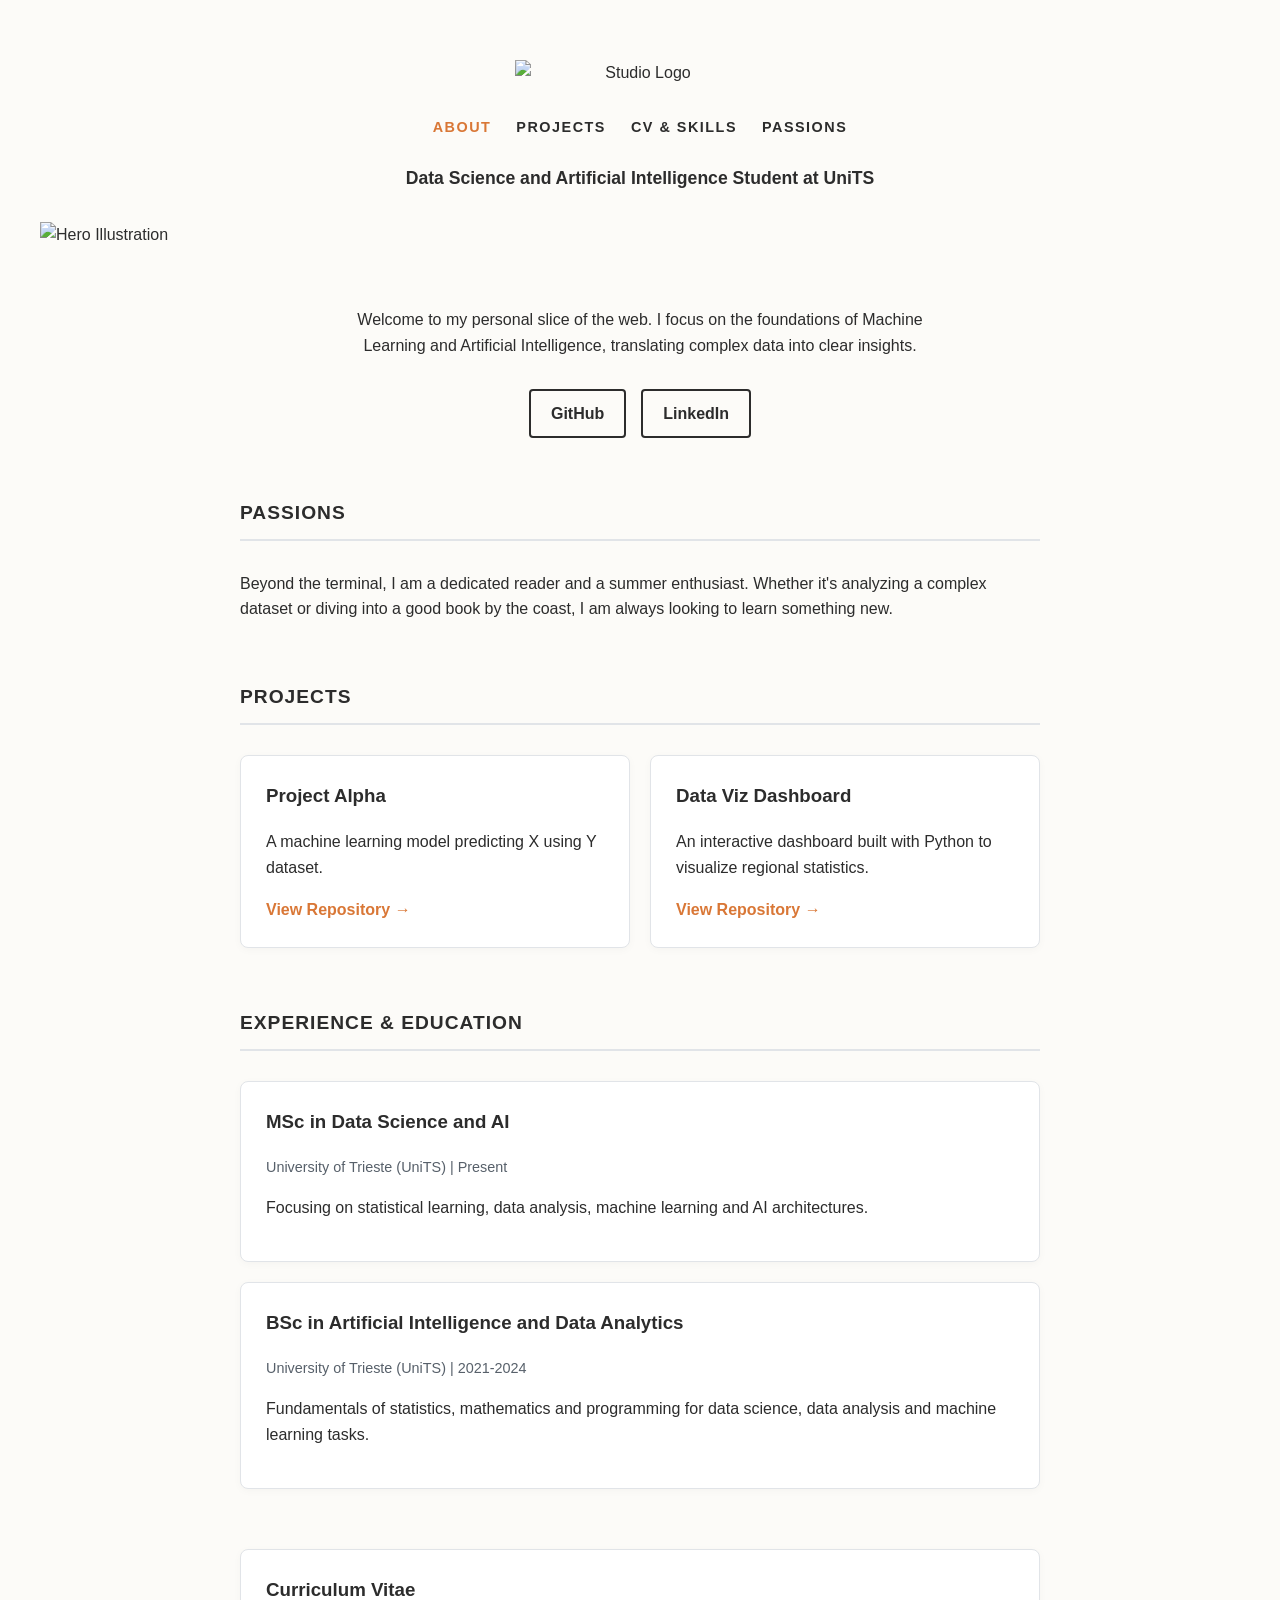
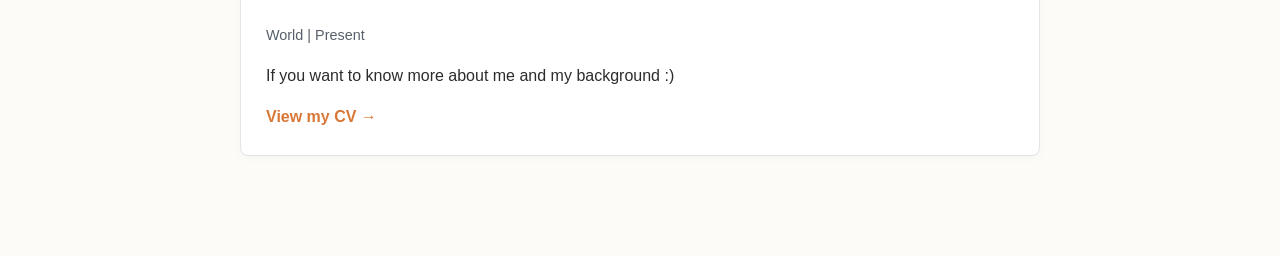
==== commit 7ec42bbe: "minor fix" ====
--- a/index.html
+++ b/index.html
@@ -29,10 +29,14 @@
         <section id="about" class="section">
             <p style="text-align: center; max-width: 600px; margin: 0 auto;">Welcome to my personal slice of the web. I focus on the foundations of Machine Learning and Artificial Intelligence, translating complex data into clear insights.</p>
             <div class="links" style="margin-top: 30px;">
-                <a href="https://github.com/YourUsername" class="btn" target="_blank">GitHub</a>
-                <a href="https://linkedin.com/in/YourUsername" class="btn" target="_blank">LinkedIn</a>
-                <a href="mailto:your.email@example.com" class="btn">Contact Me</a>
+                <a href="https://github.com/matthew6363" class="btn" target="_blank">GitHub</a>
+                <a href="https://www.linkedin.com/in/mattia-simonutti-b0846039a" class="btn" target="_blank">LinkedIn</a>
             </div>
+        </section>
+
+        <section id="passions" class="section">
+            <h2 class="section-title">Passions</h2>
+            <p>Beyond the terminal, I am a dedicated reader and a summer enthusiast. Whether it's analyzing a complex dataset or diving into a good book by the coast, I am always looking to learn something new.</p>
         </section>
 
         <section id="projects" class="section">
@@ -66,18 +70,16 @@
                 <p>Fundamentals of statistics, mathematics and programming for data science, data analysis and machine learning tasks.</p>
             </div>
             
-            <div class="card cv-card">
-                <h3 class="card-title">Curriculum Vitae</h3>
-                <p class="cv-date">World | Present</p>
-                <p>If you want to know more about me and my background :)</p>
-                <a href="cv/cv.pdf" target="_blank" class="repo-link">View my CV →</a>
-            </div>
+        </section>
+        <div class="card cv-card">
+            <h3 class="card-title">Curriculum Vitae</h3>
+            <p class="cv-date">World | Present</p>
+            <p>If you want to know more about me and my background :)</p>
+            <a href="cv/cv.pdf" target="_blank" class="repo-link">View my CV →</a>
+        </div>
+
         </section>
 
-        <section id="passions" class="section">
-            <h2 class="section-title">Passions</h2>
-            <p>Beyond the terminal, I am a dedicated reader and a summer enthusiast. Whether it's analyzing a complex dataset or diving into a good book by the coast, I am always looking to learn something new.</p>
-        </section>
     </div>
 
 </body>
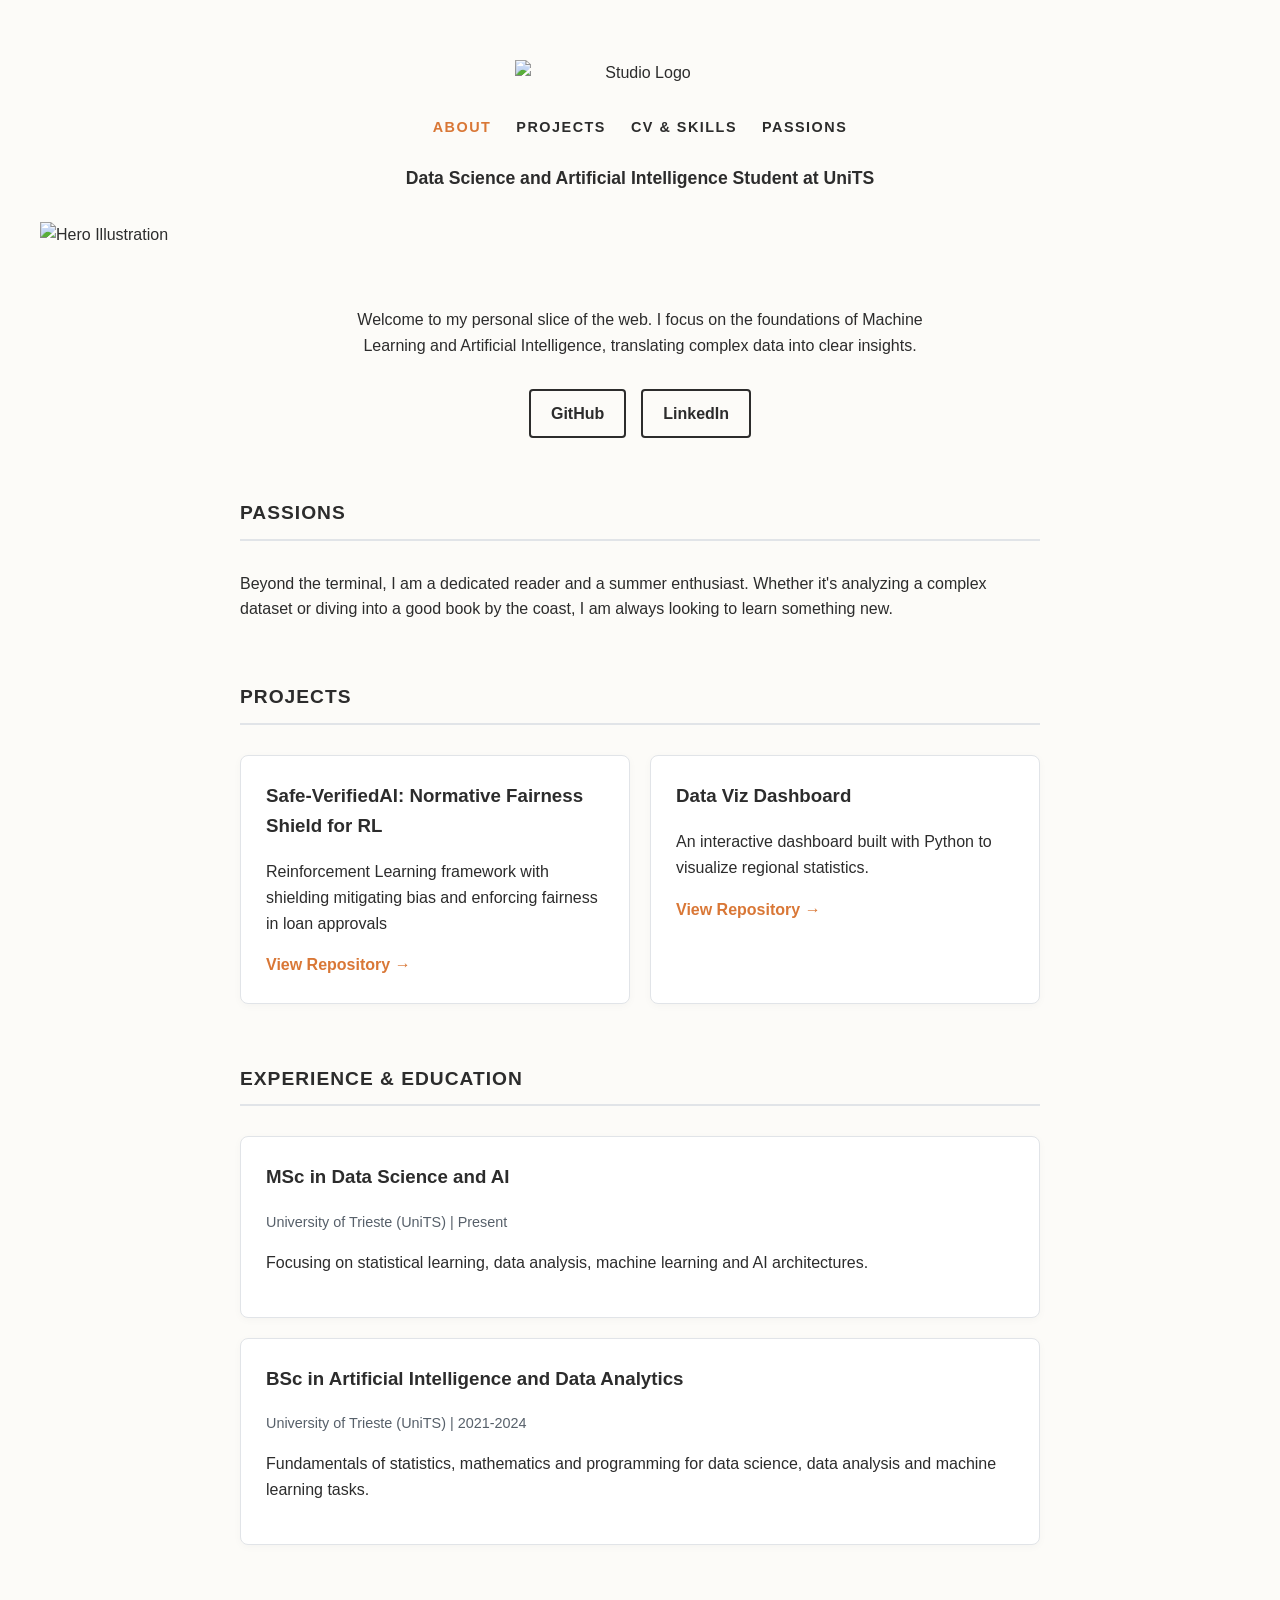
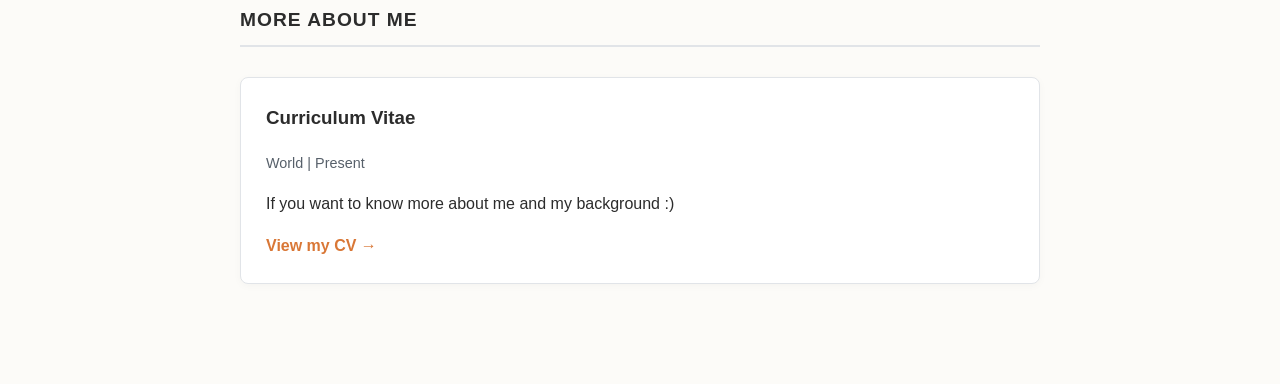
==== commit 588a3257: "added projects section" ====
--- a/index.html
+++ b/index.html
@@ -43,9 +43,9 @@
             <h2 class="section-title">Projects</h2>
             <div class="grid">
                 <div class="card">
-                    <h3 class="card-title">Project Alpha</h3>
-                    <p>A machine learning model predicting X using Y dataset.</p>
-                    <a href="#" class="repo-link">View Repository →</a>
+                    <h3 class="card-title">Safe-VerifiedAI: Normative Fairness Shield for RL </h3>
+                    <p>Reinforcement Learning framework with shielding mitigating bias and enforcing fairness in loan approvals</p>
+                    <a href="projects/safe-verified-ai.html" class="repo-link">View Repository →</a>
                 </div>
                 <div class="card">
                     <h3 class="card-title">Data Viz Dashboard</h3>
@@ -70,7 +70,8 @@
                 <p>Fundamentals of statistics, mathematics and programming for data science, data analysis and machine learning tasks.</p>
             </div>
             
-        </section>
+        </section id ="Cv" class="section">
+            <h2 class="section-title">More about me</h2>
         <div class="card cv-card">
             <h3 class="card-title">Curriculum Vitae</h3>
             <p class="cv-date">World | Present</p>
